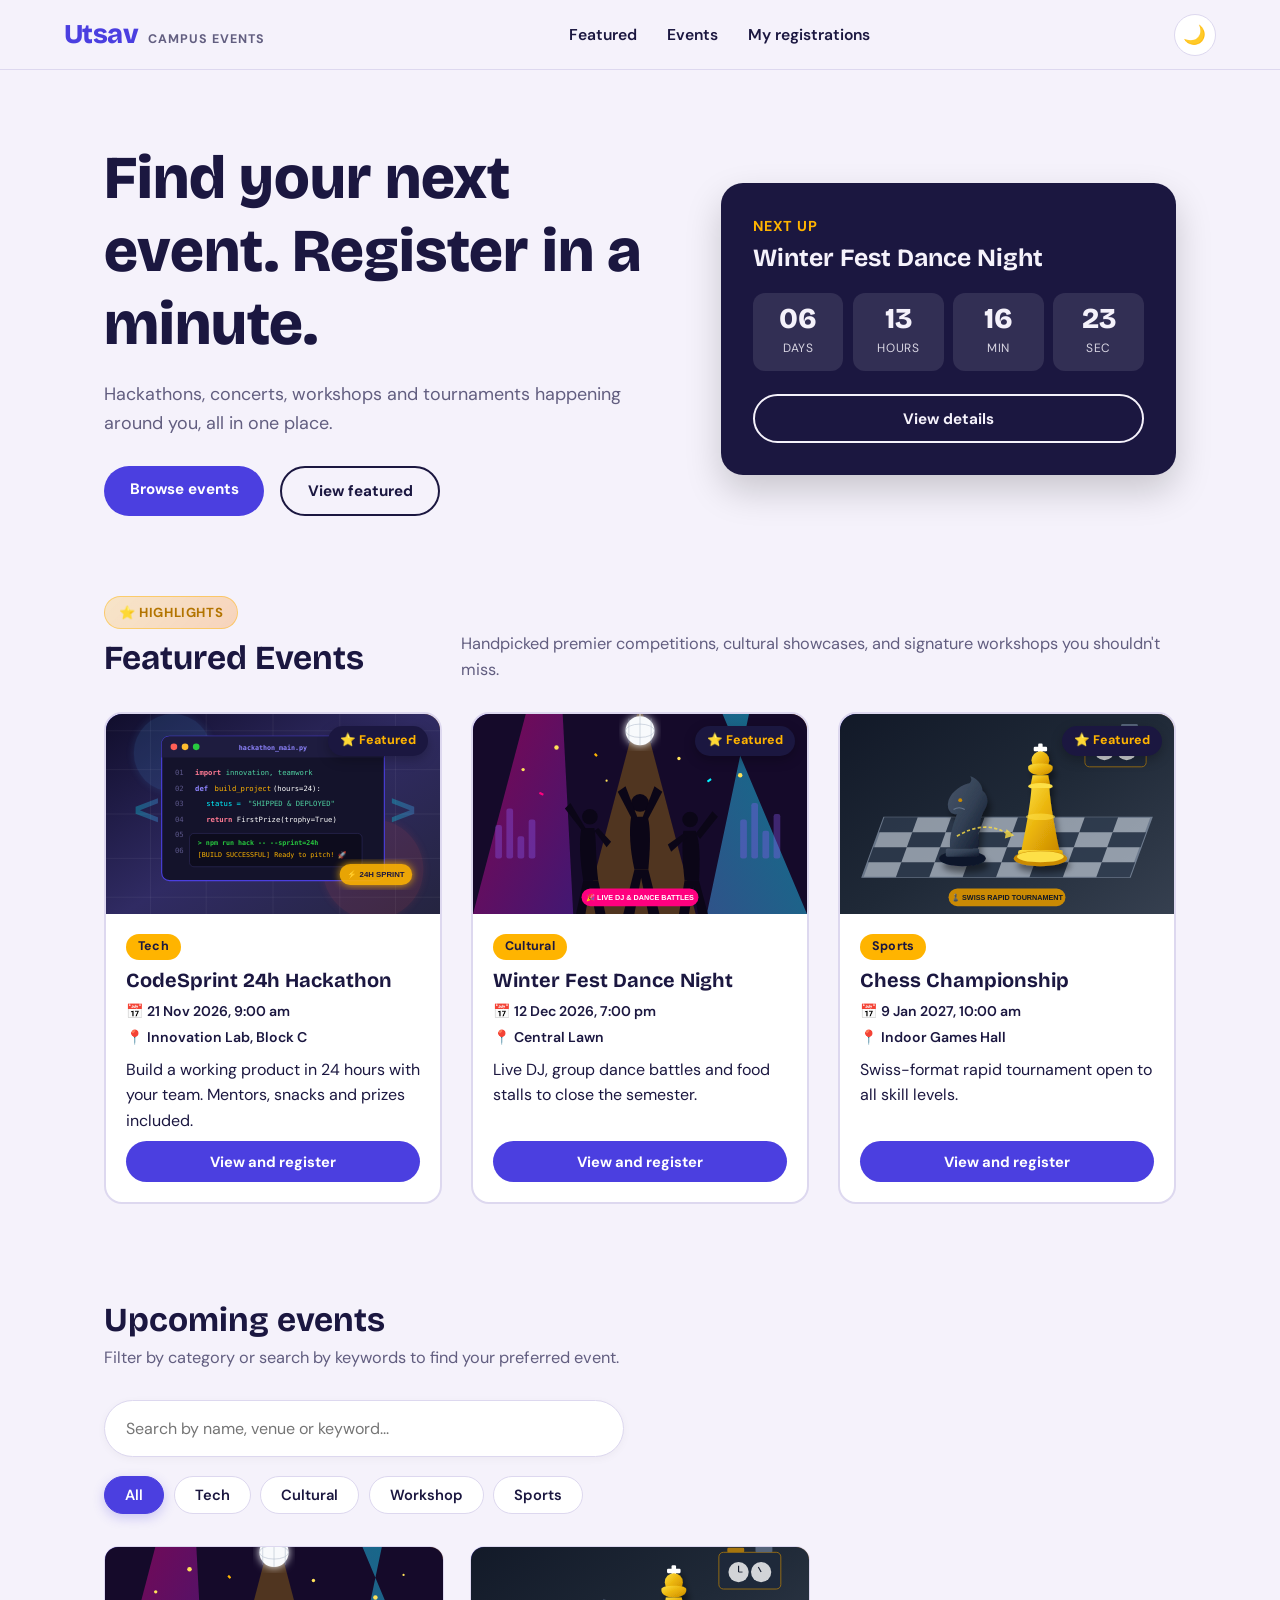
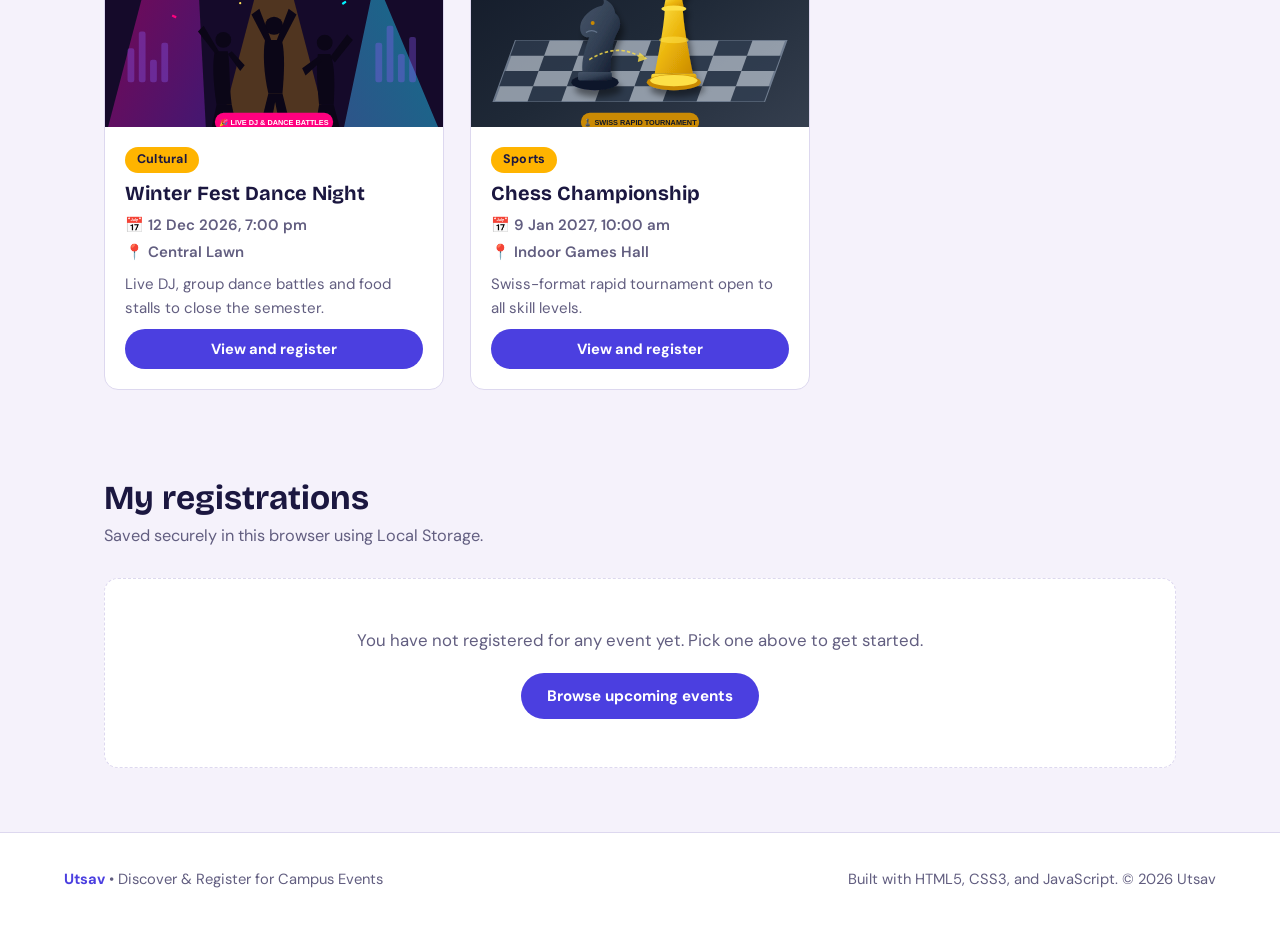
==== utsav/index.html @ 71ce772e "first commit" ====
<!DOCTYPE html>
<html lang="en" data-theme="light">
<head>
<meta charset="UTF-8">
<meta name="viewport" content="width=device-width, initial-scale=1">
<title>Utsav | Discover and Register for Campus Events</title>
<meta name="description" content="Browse upcoming tech, cultural, sports and workshop events and register in under a minute.">
<link rel="preconnect" href="https://fonts.googleapis.com">
<link href="https://fonts.googleapis.com/css2?family=Bricolage+Grotesque:wght@600;700;800&family=DM+Sans:wght@400;500;700&display=swap" rel="stylesheet">
<link rel="stylesheet" href="css/style.css">
</head>
<body>
<header class="nav">
  <div class="nav-brand">
    <a href="#top" class="logo">Utsav</a>
    <span class="logo-sub">Campus Events</span>
  </div>
  <nav id="navMenu" class="nav-links" aria-label="Main navigation">
    <a href="#featured" class="nav-link">Featured</a>
    <a href="#events" class="nav-link">Events</a>
    <a href="#registrations" class="nav-link">My registrations</a>
  </nav>
  <div class="nav-actions">
    <button id="themeBtn" class="icon-btn" aria-label="Toggle dark mode" title="Toggle dark/light mode">🌙</button>
    <button id="menuToggle" class="icon-btn menu-toggle" aria-label="Toggle navigation menu" aria-expanded="false" aria-controls="navMenu">
      <span class="menu-bar"></span>
      <span class="menu-bar"></span>
      <span class="menu-bar"></span>
    </button>
  </div>
</header>

<main id="top">
  <section class="hero">
    <div class="hero-text">
      <h1>Find your next event. Register in a minute.</h1>
      <p>Hackathons, concerts, workshops and tournaments happening around you, all in one place.</p>
      <div class="hero-cta">
        <a class="btn" href="#events">Browse events</a>
        <a class="btn ghost" href="#featured">View featured</a>
      </div>
    </div>
    <aside class="next" aria-live="polite">
      <p class="next-label">Next up</p>
      <h2 id="nextTitle">Loading next event...</h2>
      <div class="timer" id="timer"></div>
      <button class="btn ghost" id="nextBtn">View details</button>
    </aside>
  </section>

  <!-- Featured Events Section -->
  <section id="featured" class="section featured-section">
    <div class="section-head">
      <div>
        <span class="badge-featured">⭐ Highlights</span>
        <h2>Featured Events</h2>
      </div>
      <p class="muted">Handpicked premier competitions, cultural showcases, and signature workshops you shouldn't miss.</p>
    </div>
    <div id="featuredGrid" class="featured-grid"></div>
  </section>

  <!-- Upcoming Events Section with Search & Filtering -->
  <section id="events" class="section">
    <div class="section-head">
      <div>
        <h2>Upcoming events</h2>
        <p class="muted">Filter by category or search by keywords to find your preferred event.</p>
      </div>
    </div>
    <div class="tools">
      <input id="search" type="search" placeholder="Search by name, venue or keyword..." aria-label="Search events">
      <div id="chips" class="chips" role="group" aria-label="Filter by category"></div>
    </div>
    <div id="grid" class="grid"></div>
    <p id="empty" class="empty" hidden>No events match your search. Try a different keyword or category.</p>
  </section>

  <!-- My Registrations Section -->
  <section id="registrations" class="section registrations-section">
    <div class="section-head">
      <div>
        <h2>My registrations</h2>
        <p class="muted">Saved securely in this browser using Local Storage.</p>
      </div>
      <div id="regSummary" class="reg-summary"></div>
    </div>
    <div id="regList" class="reg-list" role="region" aria-live="polite"></div>
  </section>
</main>

<footer class="footer">
  <div class="footer-content">
    <p class="footer-brand"><strong>Utsav</strong> • Discover &amp; Register for Campus Events</p>
    <p class="footer-note">Built with HTML5, CSS3, and JavaScript. &copy; 2026 Utsav</p>
  </div>
</footer>

<div id="modal" class="modal" hidden>
  <div class="sheet" role="dialog" aria-modal="true" aria-labelledby="mTitle">
    <button class="close" id="closeBtn" aria-label="Close dialog">✕</button>
    <div id="mImg" class="m-img"></div>
    <div class="m-body">
      <span id="mCat" class="tag"></span>
      <h2 id="mTitle"></h2>
      <p id="mMeta" class="muted"></p>
      <p id="mDesc"></p>
      <form id="form" novalidate>
        <h3>Register for this event</h3>
        <label>Full name<input name="name" autocomplete="name" required><small></small></label>
        <label>Email<input name="email" type="email" autocomplete="email" required><small></small></label>
        <label>Phone number<input name="phone" type="tel" inputmode="numeric" maxlength="10" autocomplete="tel" required><small></small></label>
        <label>Selected event<input name="event" readonly></label>
        <button class="btn" type="submit">Confirm registration</button>
      </form>
      <div id="done" class="done" hidden></div>
    </div>
  </div>
</div>

<script src="js/data.js"></script>
<script src="js/app.js"></script>
</body>
</html>
---- utsav/css/style.css ----
:root {
  --bg: #f5f2fb;
  --card: #ffffff;
  --ink: #1b1740;
  --muted: #625e80;
  --accent: #4b3fe0;
  --accent-ink: #ffffff;
  --sun: #ffb400;
  --line: #ddd8ef;
  --err: #c8284b;
  --ok: #12805c;
  --r: 14px;
}

[data-theme="dark"] {
  --bg: #12102a;
  --card: #1c1940;
  --ink: #efecff;
  --muted: #a9a5cc;
  --accent: #8f85ff;
  --accent-ink: #12102a;
  --line: #322e63;
  --err: #ff7a93;
  --ok: #4fd1a1;
}

* {
  box-sizing: border-box;
  margin: 0;
  padding: 0;
}

html {
  scroll-behavior: smooth;
  scroll-padding-top: 80px;
}

body {
  font-family: 'DM Sans', system-ui, -apple-system, BlinkMacSystemFont, 'Segoe UI', Roboto, sans-serif;
  background: var(--bg);
  color: var(--ink);
  line-height: 1.6;
  min-height: 100vh;
  display: flex;
  flex-direction: column;
  transition: background 0.3s ease, color 0.3s ease;
  overflow-x: hidden;
}

h1, h2, h3, .logo {
  font-family: 'Bricolage Grotesque', system-ui, sans-serif;
  line-height: 1.2;
}

a {
  color: inherit;
  text-decoration: none;
}

:focus-visible {
  outline: 3px solid var(--sun);
  outline-offset: 2px;
}

/* ==================== Navigation Bar ==================== */
.nav {
  position: sticky;
  top: 0;
  z-index: 100;
  display: flex;
  justify-content: space-between;
  align-items: center;
  padding: 0.85rem 5vw;
  background: var(--bg);
  border-bottom: 1px solid var(--line);
  transition: background 0.3s ease, border-color 0.3s ease;
}

.nav-brand {
  display: flex;
  align-items: baseline;
  gap: 0.6rem;
}

.logo {
  font-size: 1.7rem;
  font-weight: 800;
  color: var(--accent);
  letter-spacing: -0.02em;
}

.logo-sub {
  font-size: 0.78rem;
  font-weight: 700;
  text-transform: uppercase;
  letter-spacing: 0.08em;
  color: var(--muted);
}

.nav-links {
  display: flex;
  gap: 1.5rem;
  align-items: center;
}

.nav-link {
  font-weight: 600;
  font-size: 0.98rem;
  color: var(--ink);
  position: relative;
  padding: 0.4rem 0.2rem;
  transition: color 0.2s ease;
}

.nav-link:hover {
  color: var(--accent);
}

.nav-actions {
  display: flex;
  align-items: center;
  gap: 0.75rem;
}

.icon-btn {
  background: var(--card);
  border: 1px solid var(--line);
  border-radius: 50%;
  width: 42px;
  height: 42px;
  display: inline-flex;
  align-items: center;
  justify-content: center;
  cursor: pointer;
  font-size: 1.15rem;
  color: var(--ink);
  transition: transform 0.2s ease, border-color 0.2s ease, background 0.2s ease;
}

.icon-btn:hover {
  transform: translateY(-2px);
  border-color: var(--accent);
}

/* Hamburger Menu Toggle Button */
.menu-toggle {
  display: none;
  flex-direction: column;
  justify-content: center;
  gap: 5px;
  padding: 10px;
}

.menu-bar {
  display: block;
  width: 20px;
  height: 2px;
  background-color: var(--ink);
  border-radius: 2px;
  transition: transform 0.3s ease, opacity 0.3s ease;
}

.menu-toggle.active .menu-bar:nth-child(1) {
  transform: translateY(7px) rotate(45deg);
}

.menu-toggle.active .menu-bar:nth-child(2) {
  opacity: 0;
}

.menu-toggle.active .menu-bar:nth-child(3) {
  transform: translateY(-7px) rotate(-45deg);
}

/* ==================== Buttons & Common UI ==================== */
.btn {
  display: inline-block;
  background: var(--accent);
  color: var(--accent-ink);
  border: 0;
  border-radius: 999px;
  padding: 0.8rem 1.6rem;
  font: 700 0.95rem 'DM Sans', sans-serif;
  cursor: pointer;
  text-decoration: none;
  text-align: center;
  transition: transform 0.2s ease, box-shadow 0.2s ease, background-color 0.2s ease;
}

.btn:hover {
  transform: translateY(-2px);
  box-shadow: 0 8px 20px rgba(75, 63, 224, 0.3);
}

.btn.ghost {
  background: transparent;
  color: var(--ink);
  border: 2px solid var(--ink);
}

.btn.ghost:hover {
  background: var(--ink);
  color: var(--bg);
  box-shadow: none;
}

/* ==================== Hero Section ==================== */
.hero {
  display: grid;
  grid-template-columns: 1.25fr 1fr;
  gap: 3rem;
  align-items: center;
  padding: 4.5rem 5vw 3.5rem;
  max-width: 1200px;
  margin: 0 auto;
}

.hero-text h1 {
  font-size: clamp(2.3rem, 5.2vw, 3.8rem);
  font-weight: 800;
  margin-bottom: 1.2rem;
  animation: rise 0.8s cubic-bezier(0.16, 1, 0.3, 1) both;
}

.hero-text p {
  max-width: 46ch;
  color: var(--muted);
  margin-bottom: 1.8rem;
  font-size: 1.12rem;
}

.hero-cta {
  display: flex;
  gap: 1rem;
  flex-wrap: wrap;
}

.next {
  background: var(--ink);
  color: var(--bg);
  border-radius: 22px;
  padding: 2rem;
  box-shadow: 0 16px 36px rgba(0, 0, 0, 0.18);
  animation: rise 0.8s 0.15s cubic-bezier(0.16, 1, 0.3, 1) both;
}

.next-label {
  color: var(--sun);
  font-weight: 700;
  font-size: 0.9rem;
  text-transform: uppercase;
  letter-spacing: 0.06em;
  margin-bottom: 0.4rem;
}

.next h2 {
  font-size: 1.55rem;
  margin-bottom: 1.2rem;
}

.timer {
  display: grid;
  grid-template-columns: repeat(4, 1fr);
  gap: 0.6rem;
  margin-bottom: 1.4rem;
}

.timer div {
  background: rgba(255, 255, 255, 0.1);
  border-radius: 12px;
  text-align: center;
  padding: 0.75rem 0.2rem;
}

.timer b {
  display: block;
  font: 800 1.8rem 'Bricolage Grotesque', sans-serif;
  line-height: 1;
}

.timer span {
  font-size: 0.75rem;
  opacity: 0.85;
  text-transform: uppercase;
  letter-spacing: 0.05em;
}

.next .btn.ghost {
  color: var(--bg);
  border-color: var(--bg);
  width: 100%;
}

.next .btn.ghost:hover {
  background: var(--bg);
  color: var(--ink);
}

@keyframes rise {
  from { opacity: 0; transform: translateY(24px); }
  to { opacity: 1; transform: none; }
}

/* ==================== Sections Layout ==================== */
.section {
  max-width: 1200px;
  width: 100%;
  margin: 0 auto;
  padding: 3.5rem 5vw;
}

.section-head {
  display: flex;
  justify-content: space-between;
  align-items: flex-end;
  gap: 1.5rem;
  margin-bottom: 1.8rem;
  flex-wrap: wrap;
}

.section-head h2 {
  font-size: 2.1rem;
  margin-bottom: 0.3rem;
}

.section-head p {
  color: var(--muted);
  font-size: 1.02rem;
  max-width: 65ch;
}

.muted {
  color: var(--muted);
}

/* ==================== Featured Events Section ==================== */
.featured-section {
  padding-top: 1.5rem;
  padding-bottom: 2.5rem;
}

.badge-featured {
  display: inline-flex;
  align-items: center;
  gap: 0.35rem;
  background: linear-gradient(135deg, rgba(255, 180, 0, 0.2), rgba(255, 120, 0, 0.25));
  color: #b37400;
  border: 1px solid rgba(255, 180, 0, 0.45);
  font-size: 0.82rem;
  font-weight: 700;
  text-transform: uppercase;
  letter-spacing: 0.05em;
  padding: 0.3rem 0.85rem;
  border-radius: 999px;
  margin-bottom: 0.6rem;
}

[data-theme="dark"] .badge-featured {
  color: #ffc947;
  border-color: rgba(255, 180, 0, 0.35);
}

.featured-grid {
  display: grid;
  grid-template-columns: repeat(auto-fit, minmax(320px, 1fr));
  gap: 1.8rem;
}

.featured-card {
  background: var(--card);
  border: 2px solid var(--line);
  border-radius: 18px;
  overflow: hidden;
  display: flex;
  flex-direction: column;
  position: relative;
  cursor: pointer;
  transition: transform 0.28s ease, box-shadow 0.28s ease, border-color 0.28s ease;
}

.featured-card:hover {
  transform: translateY(-6px);
  border-color: var(--accent);
  box-shadow: 0 16px 36px rgba(75, 63, 224, 0.16);
}

.featured-card .thumb {
  height: 200px;
  position: relative;
}

.featured-pill {
  position: absolute;
  top: 12px;
  right: 12px;
  background: var(--ink);
  color: var(--sun);
  font-size: 0.78rem;
  font-weight: 800;
  padding: 0.3rem 0.75rem;
  border-radius: 999px;
  box-shadow: 0 4px 12px rgba(0, 0, 0, 0.25);
  z-index: 2;
}

/* ==================== Search & Category Tools ==================== */
.tools {
  display: flex;
  flex-direction: column;
  gap: 1.2rem;
  margin-bottom: 2rem;
}

#search {
  width: 100%;
  max-width: 520px;
  padding: 0.9rem 1.3rem;
  border-radius: 999px;
  border: 1px solid var(--line);
  background: var(--card);
  color: var(--ink);
  font: inherit;
  font-size: 1rem;
  box-shadow: 0 2px 8px rgba(0, 0, 0, 0.04);
  transition: border-color 0.2s ease, box-shadow 0.2s ease;
}

#search:focus {
  border-color: var(--accent);
  box-shadow: 0 0 0 4px rgba(75, 63, 224, 0.15);
  outline: none;
}

.chips {
  display: flex;
  flex-wrap: wrap;
  gap: 0.6rem;
}

.chip {
  padding: 0.5rem 1.25rem;
  border-radius: 999px;
  border: 1px solid var(--line);
  background: var(--card);
  color: var(--ink);
  cursor: pointer;
  font: 600 0.92rem 'DM Sans', sans-serif;
  transition: all 0.2s ease;
}

.chip:hover {
  border-color: var(--accent);
}

.chip.on {
  background: var(--accent);
  color: var(--accent-ink);
  border-color: var(--accent);
  box-shadow: 0 4px 12px rgba(75, 63, 224, 0.25);
}

/* ==================== Upcoming Events Grid ==================== */
.grid {
  display: grid;
  grid-template-columns: repeat(auto-fill, minmax(280px, 1fr));
  gap: 1.6rem;
}

.card {
  background: var(--card);
  border: 1px solid var(--line);
  border-radius: var(--r);
  overflow: hidden;
  display: flex;
  flex-direction: column;
  cursor: pointer;
  transition: transform 0.25s ease, box-shadow 0.25s ease, border-color 0.25s ease;
}

.card:hover {
  transform: translateY(-5px);
  border-color: var(--accent);
  box-shadow: 0 14px 30px rgba(27, 23, 64, 0.12);
}

.thumb {
  height: 180px;
  background: linear-gradient(135deg, var(--accent), var(--sun));
  overflow: hidden;
  position: relative;
}

.thumb img,
.m-img img {
  width: 100%;
  height: 100%;
  object-fit: cover;
  display: block;
  transition: transform 0.4s ease;
}

.card:hover .thumb img,
.featured-card:hover .thumb img {
  transform: scale(1.04);
}

.card-body {
  padding: 1.25rem;
  display: flex;
  flex-direction: column;
  gap: 0.5rem;
  flex: 1;
}

.card h3,
.featured-card h3 {
  font-size: 1.25rem;
  color: var(--ink);
}

.card p {
  color: var(--muted);
  font-size: 0.94rem;
}

.meta {
  font-size: 0.88rem;
  font-weight: 600;
  color: var(--ink);
  display: flex;
  flex-direction: column;
  gap: 0.2rem;
}

.meta span {
  display: inline-flex;
  align-items: center;
  gap: 0.35rem;
}

.tag {
  display: inline-block;
  align-self: flex-start;
  background: var(--sun);
  color: #1b1740;
  font-size: 0.78rem;
  font-weight: 700;
  padding: 0.2rem 0.75rem;
  border-radius: 999px;
  letter-spacing: 0.02em;
}

.card .btn,
.featured-card .btn {
  margin-top: auto;
  text-align: center;
  padding: 0.65rem 1.2rem;
  font-size: 0.92rem;
}

.empty {
  text-align: center;
  color: var(--muted);
  padding: 3rem 1rem;
  font-size: 1.1rem;
  background: var(--card);
  border: 1px dashed var(--line);
  border-radius: var(--r);
}

/* ==================== My Registrations Section ==================== */
.registrations-section {
  padding-top: 2rem;
  padding-bottom: 4rem;
}

.reg-summary {
  display: inline-flex;
  align-items: center;
  font-size: 0.9rem;
  font-weight: 700;
  color: var(--accent);
}

.reg-list {
  display: grid;
  grid-template-columns: repeat(auto-fill, minmax(340px, 1fr));
  gap: 1.3rem;
  margin-top: 1rem;
}

.reg-card {
  background: var(--card);
  border: 1px solid var(--line);
  border-radius: var(--r);
  padding: 1.35rem;
  display: flex;
  flex-direction: column;
  gap: 1rem;
  box-shadow: 0 4px 16px rgba(0, 0, 0, 0.04);
  transition: transform 0.2s ease, box-shadow 0.2s ease;
}

.reg-card:hover {
  transform: translateY(-2px);
  box-shadow: 0 8px 24px rgba(0, 0, 0, 0.08);
}

.reg-card-head {
  display: flex;
  justify-content: space-between;
  align-items: flex-start;
  gap: 0.8rem;
  border-bottom: 1px solid var(--line);
  padding-bottom: 0.75rem;
}

.reg-card-head h3 {
  font-size: 1.2rem;
  color: var(--ink);
}

.status-badge {
  display: inline-flex;
  align-items: center;
  gap: 0.3rem;
  padding: 0.25rem 0.75rem;
  border-radius: 999px;
  font-size: 0.78rem;
  font-weight: 700;
  letter-spacing: 0.03em;
  white-space: nowrap;
}

.status-badge.confirmed {
  background: rgba(18, 128, 92, 0.12);
  color: var(--ok);
  border: 1px solid rgba(18, 128, 92, 0.3);
}

.reg-details {
  display: grid;
  gap: 0.45rem;
  font-size: 0.92rem;
}

.reg-item {
  display: flex;
  gap: 0.5rem;
  color: var(--ink);
}

.reg-label {
  font-weight: 600;
  color: var(--muted);
  min-width: 110px;
}

.reg-value {
  color: var(--ink);
  word-break: break-word;
}

.reg-card-actions {
  display: flex;
  justify-content: flex-end;
  border-top: 1px solid var(--line);
  padding-top: 0.85rem;
  margin-top: auto;
}

.btn-cancel {
  background: transparent;
  color: var(--err);
  border: 1px solid var(--err);
  border-radius: 8px;
  padding: 0.45rem 1rem;
  font: 700 0.85rem 'DM Sans', sans-serif;
  cursor: pointer;
  transition: all 0.2s ease;
}

.btn-cancel:hover {
  background: var(--err);
  color: #ffffff;
}

.reg-empty {
  grid-column: 1 / -1;
  text-align: center;
  padding: 3rem 1.5rem;
  background: var(--card);
  border: 1px dashed var(--line);
  border-radius: var(--r);
  color: var(--muted);
}

.reg-empty p {
  font-size: 1.05rem;
  margin-bottom: 1.2rem;
}

/* ==================== Footer ==================== */
.footer {
  margin-top: auto;
  border-top: 1px solid var(--line);
  background: var(--card);
  padding: 2.2rem 5vw;
}

.footer-content {
  max-width: 1200px;
  margin: 0 auto;
  display: flex;
  justify-content: space-between;
  align-items: center;
  flex-wrap: wrap;
  gap: 1rem;
  font-size: 0.92rem;
  color: var(--muted);
}

.footer-brand strong {
  color: var(--accent);
}

/* ==================== Modal Details & Registration ==================== */
.modal {
  position: fixed;
  inset: 0;
  background: rgba(10, 8, 30, 0.7);
  display: grid;
  place-items: center;
  padding: 1.2rem;
  z-index: 500;
  animation: fade 0.25s ease-out;
}

.modal[hidden] {
  display: none;
}

.sheet {
  background: var(--card);
  border-radius: 22px;
  max-width: 620px;
  width: 100%;
  max-height: 90vh;
  overflow-y: auto;
  position: relative;
  box-shadow: 0 20px 50px rgba(0, 0, 0, 0.3);
  animation: pop 0.3s cubic-bezier(0.16, 1, 0.3, 1);
}

@keyframes fade {
  from { opacity: 0; }
  to { opacity: 1; }
}

@keyframes pop {
  from { opacity: 0; transform: scale(0.95); }
  to { opacity: 1; transform: scale(1); }
}

.close {
  position: absolute;
  top: 1rem;
  right: 1rem;
  z-index: 10;
  width: 38px;
  height: 38px;
  border-radius: 50%;
  border: 1px solid var(--line);
  background: var(--card);
  color: var(--ink);
  cursor: pointer;
  display: flex;
  align-items: center;
  justify-content: center;
  font-size: 1.1rem;
  transition: transform 0.2s ease, background 0.2s ease;
}

.close:hover {
  transform: scale(1.08);
  border-color: var(--accent);
}

.m-img {
  height: 230px;
  background: linear-gradient(135deg, var(--accent), var(--sun));
  overflow: hidden;
}

.m-body {
  padding: 1.6rem;
  display: grid;
  gap: 0.8rem;
}

.m-body h2 {
  font-size: 1.9rem;
  color: var(--ink);
}

form {
  display: grid;
  gap: 1rem;
  margin-top: 0.8rem;
  padding-top: 1.2rem;
  border-top: 1px solid var(--line);
}

form h3 {
  font-size: 1.25rem;
  color: var(--ink);
}

label {
  display: grid;
  gap: 0.3rem;
  font-weight: 600;
  font-size: 0.92rem;
  color: var(--ink);
}

label input {
  padding: 0.75rem 0.95rem;
  border: 1px solid var(--line);
  border-radius: 10px;
  background: var(--bg);
  color: var(--ink);
  font: inherit;
  font-size: 0.95rem;
  transition: border-color 0.2s ease, box-shadow 0.2s ease;
}

label input:focus {
  border-color: var(--accent);
  box-shadow: 0 0 0 3px rgba(75, 63, 224, 0.15);
  outline: none;
}

label input.bad {
  border-color: var(--err);
  background: rgba(200, 40, 75, 0.04);
}

label input[readonly] {
  opacity: 0.8;
  cursor: default;
  background: var(--card);
}

small {
  color: var(--err);
  min-height: 1.1em;
  font-size: 0.82rem;
  font-weight: 500;
}

.done {
  background: rgba(18, 128, 92, 0.1);
  border: 1px solid var(--ok);
  border-radius: var(--r);
  padding: 1.4rem;
  animation: pop 0.4s ease-out;
}

.done h3 {
  color: var(--ok);
  margin-bottom: 0.4rem;
  font-size: 1.3rem;
}

.done p {
  color: var(--ink);
  font-size: 0.98rem;
}

/* ==================== Responsive Queries ==================== */
@media (max-width: 820px) {
  .hero {
    grid-template-columns: 1fr;
    padding-top: 2.5rem;
    gap: 2rem;
  }

  /* Hamburger toggle is visible */
  .menu-toggle {
    display: flex;
  }

  /* Nav Links drawer dropdown for mobile & tablet */
  .nav-links {
    position: absolute;
    top: 100%;
    left: 0;
    right: 0;
    background: var(--card);
    border-bottom: 2px solid var(--line);
    box-shadow: 0 16px 30px rgba(0, 0, 0, 0.12);
    flex-direction: column;
    align-items: stretch;
    gap: 0;
    padding: 0.8rem 5vw 1.2rem;
    display: none;
    animation: fade 0.2s ease-out;
  }

  .nav-links.open {
    display: flex;
  }

  .nav-link {
    padding: 0.9rem 0.5rem;
    border-bottom: 1px solid var(--line);
    font-size: 1.05rem;
  }

  .nav-link:last-child {
    border-bottom: none;
  }

  .featured-grid {
    grid-template-columns: 1fr;
  }

  .grid {
    grid-template-columns: repeat(auto-fill, minmax(260px, 1fr));
  }

  .reg-list {
    grid-template-columns: 1fr;
  }

  .section-head {
    flex-direction: column;
    align-items: flex-start;
  }
}

@media (max-width: 480px) {
  .hero-cta {
    flex-direction: column;
  }
  .hero-cta .btn {
    width: 100%;
  }
  .timer b {
    font-size: 1.4rem;
  }
  .sheet {
    max-height: 94vh;
    border-radius: 16px;
  }
  .m-body {
    padding: 1.2rem;
  }
  .reg-item {
    flex-direction: column;
    gap: 0.1rem;
  }
  .reg-label {
    min-width: auto;
  }
}

@media (prefers-reduced-motion: reduce) {
  * {
    animation: none !important;
    transition: none !important;
  }
}
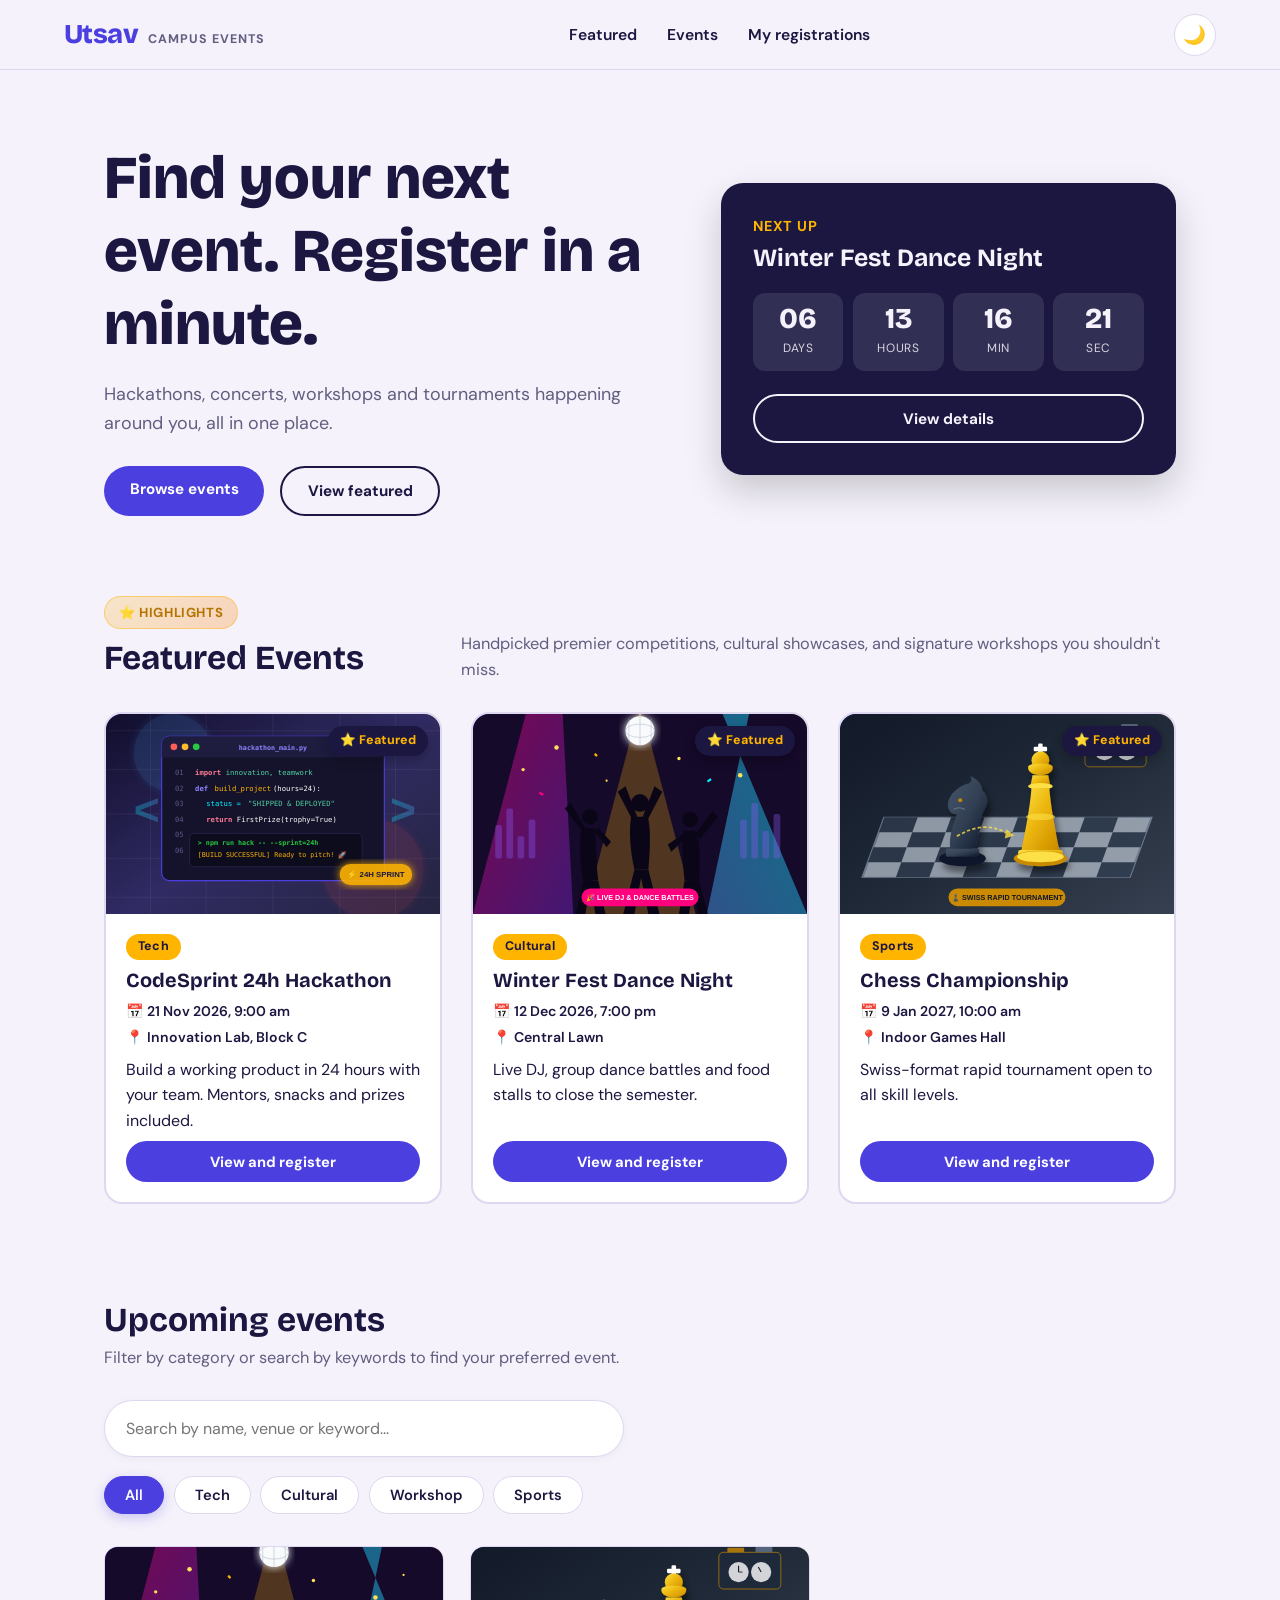
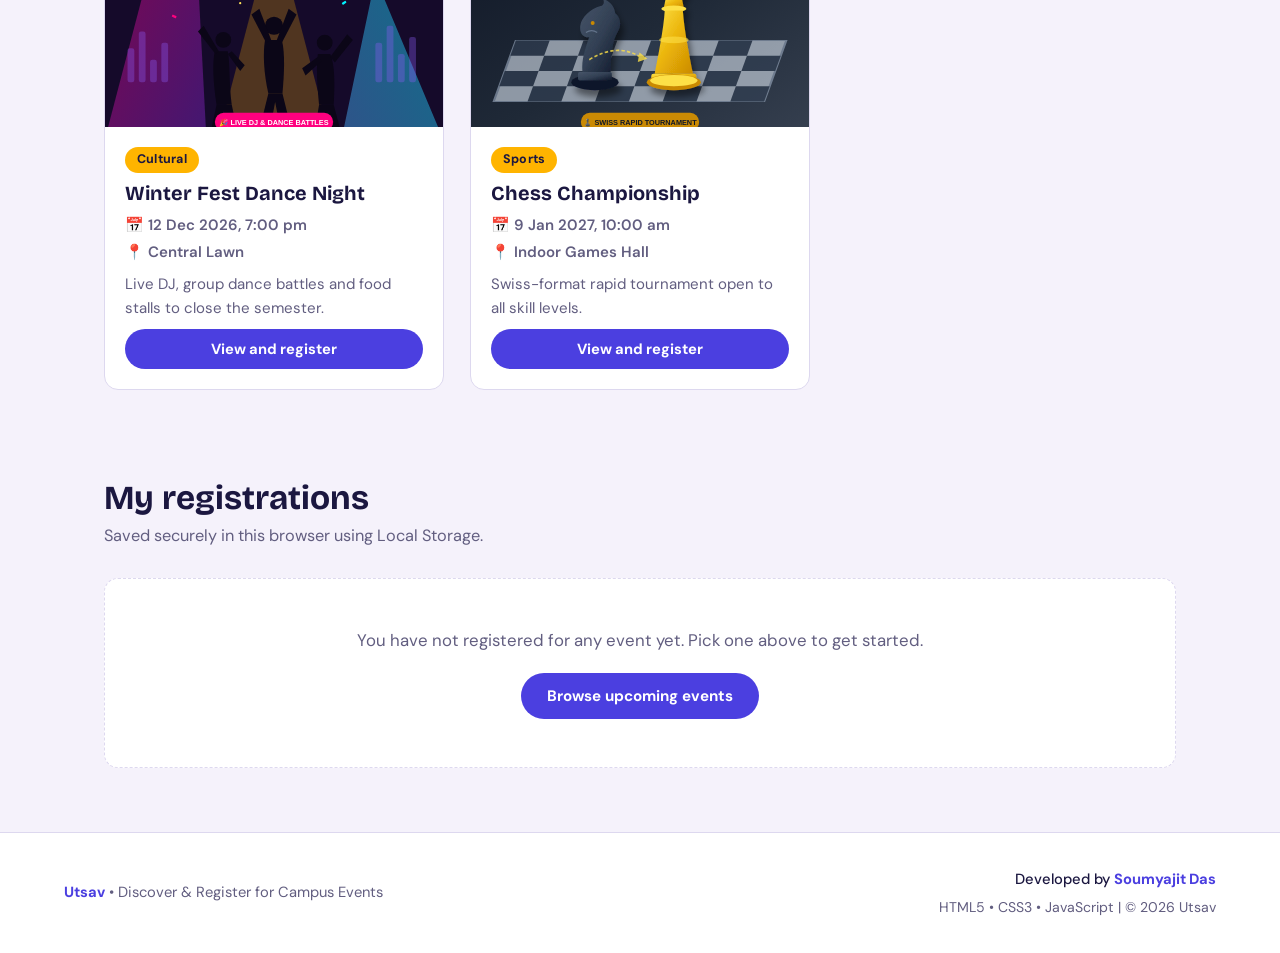
==== commit 8873d231: "Update footer with author name" ====
--- a/utsav/index.html
+++ b/utsav/index.html
@@ -92,7 +92,10 @@
 <footer class="footer">
   <div class="footer-content">
     <p class="footer-brand"><strong>Utsav</strong> • Discover &amp; Register for Campus Events</p>
-    <p class="footer-note">Built with HTML5, CSS3, and JavaScript. &copy; 2026 Utsav</p>
+    <div class="footer-right">
+      <p class="footer-dev">Developed by <strong>Soumyajit Das</strong></p>
+      <p class="footer-tech">HTML5 • CSS3 • JavaScript | &copy; 2026 Utsav</p>
+    </div>
   </div>
 </footer>
 
@@ -121,4 +124,4 @@
 <script src="js/data.js"></script>
 <script src="js/app.js"></script>
 </body>
-</html>
+</html>
--- a/utsav/css/style.css
+++ b/utsav/css/style.css
@@ -715,13 +715,36 @@
   justify-content: space-between;
   align-items: center;
   flex-wrap: wrap;
-  gap: 1rem;
+  gap: 1.2rem;
   font-size: 0.92rem;
   color: var(--muted);
 }
 
 .footer-brand strong {
   color: var(--accent);
+}
+
+.footer-right {
+  display: flex;
+  flex-direction: column;
+  align-items: flex-end;
+  gap: 0.25rem;
+  text-align: right;
+}
+
+.footer-dev {
+  color: var(--ink);
+  font-weight: 500;
+}
+
+.footer-dev strong {
+  color: var(--accent);
+  font-weight: 700;
+}
+
+.footer-tech {
+  color: var(--muted);
+  font-size: 0.88rem;
 }
 
 /* ==================== Modal Details & Registration ==================== */
@@ -938,6 +961,18 @@
     flex-direction: column;
     align-items: flex-start;
   }
+
+  .footer-content {
+    flex-direction: column;
+    text-align: center;
+    align-items: center;
+    gap: 0.9rem;
+  }
+
+  .footer-right {
+    align-items: center;
+    text-align: center;
+  }
 }
 
 @media (max-width: 480px) {
